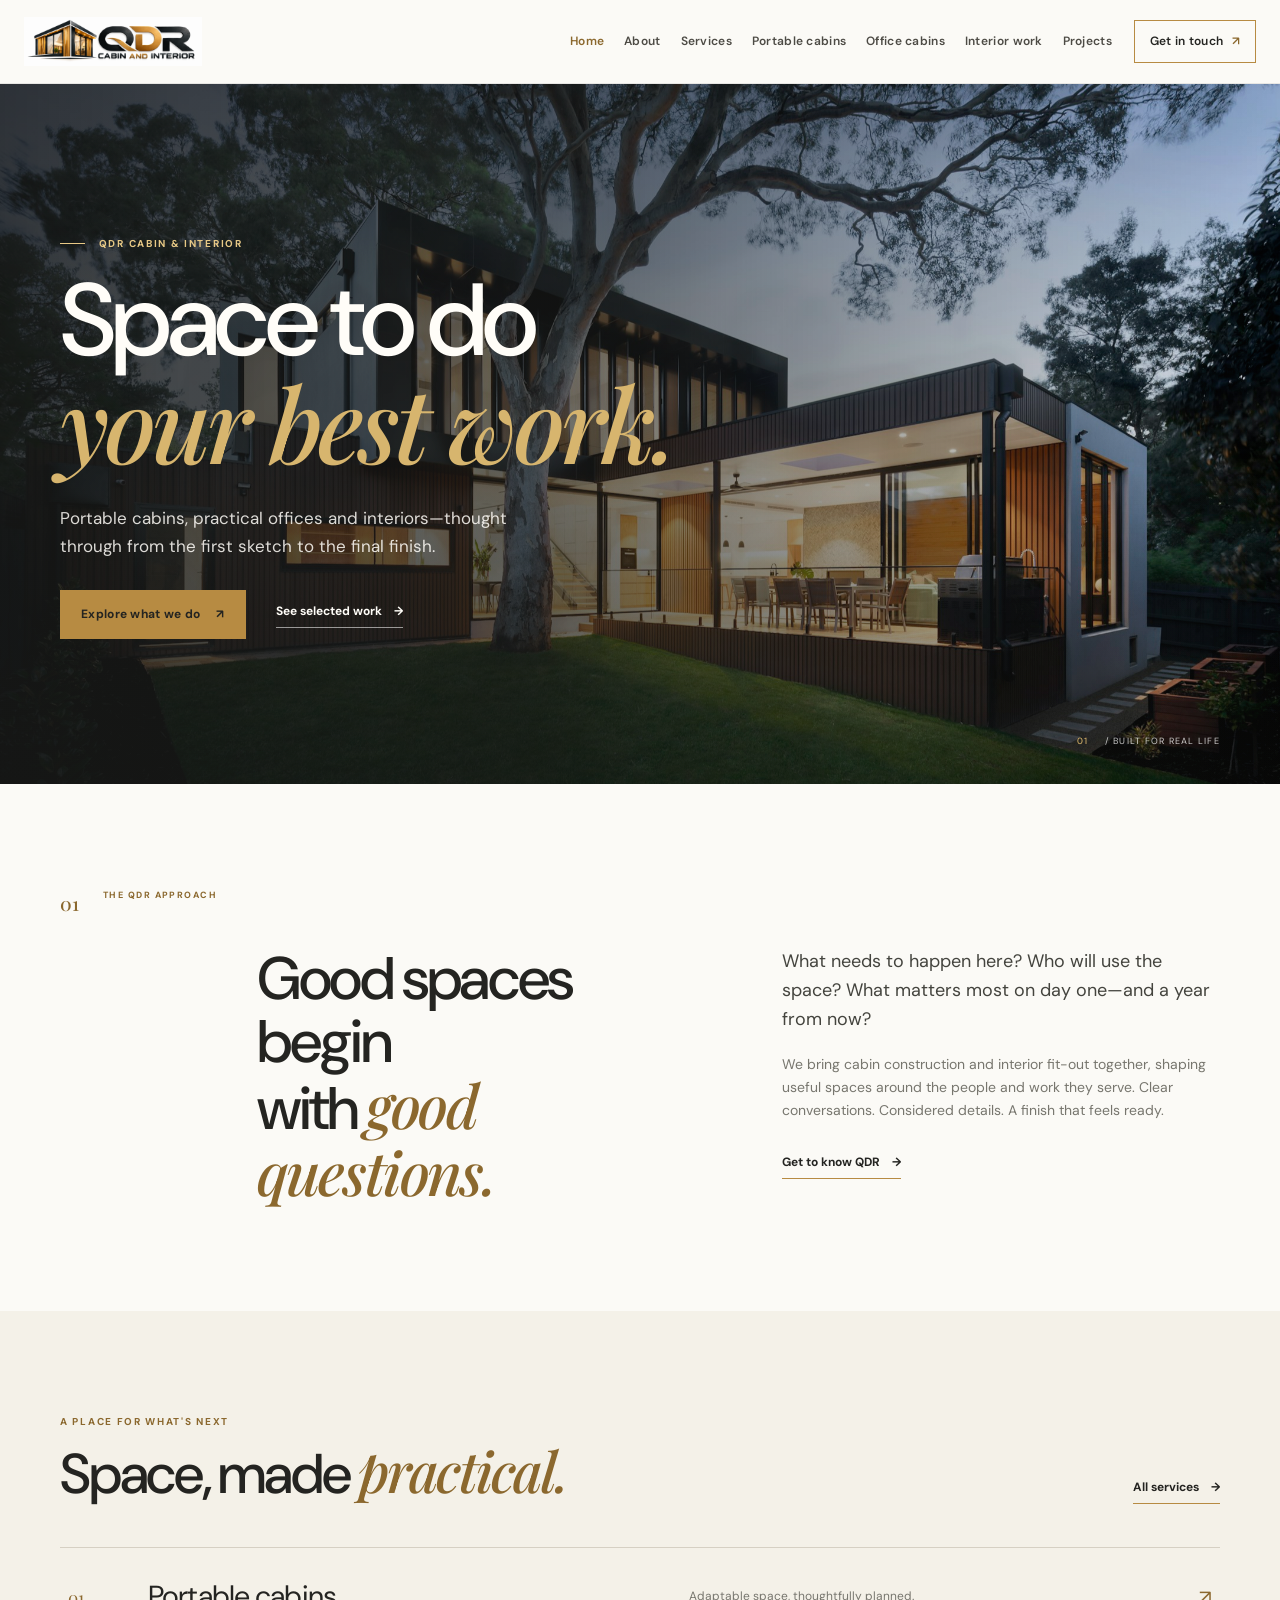
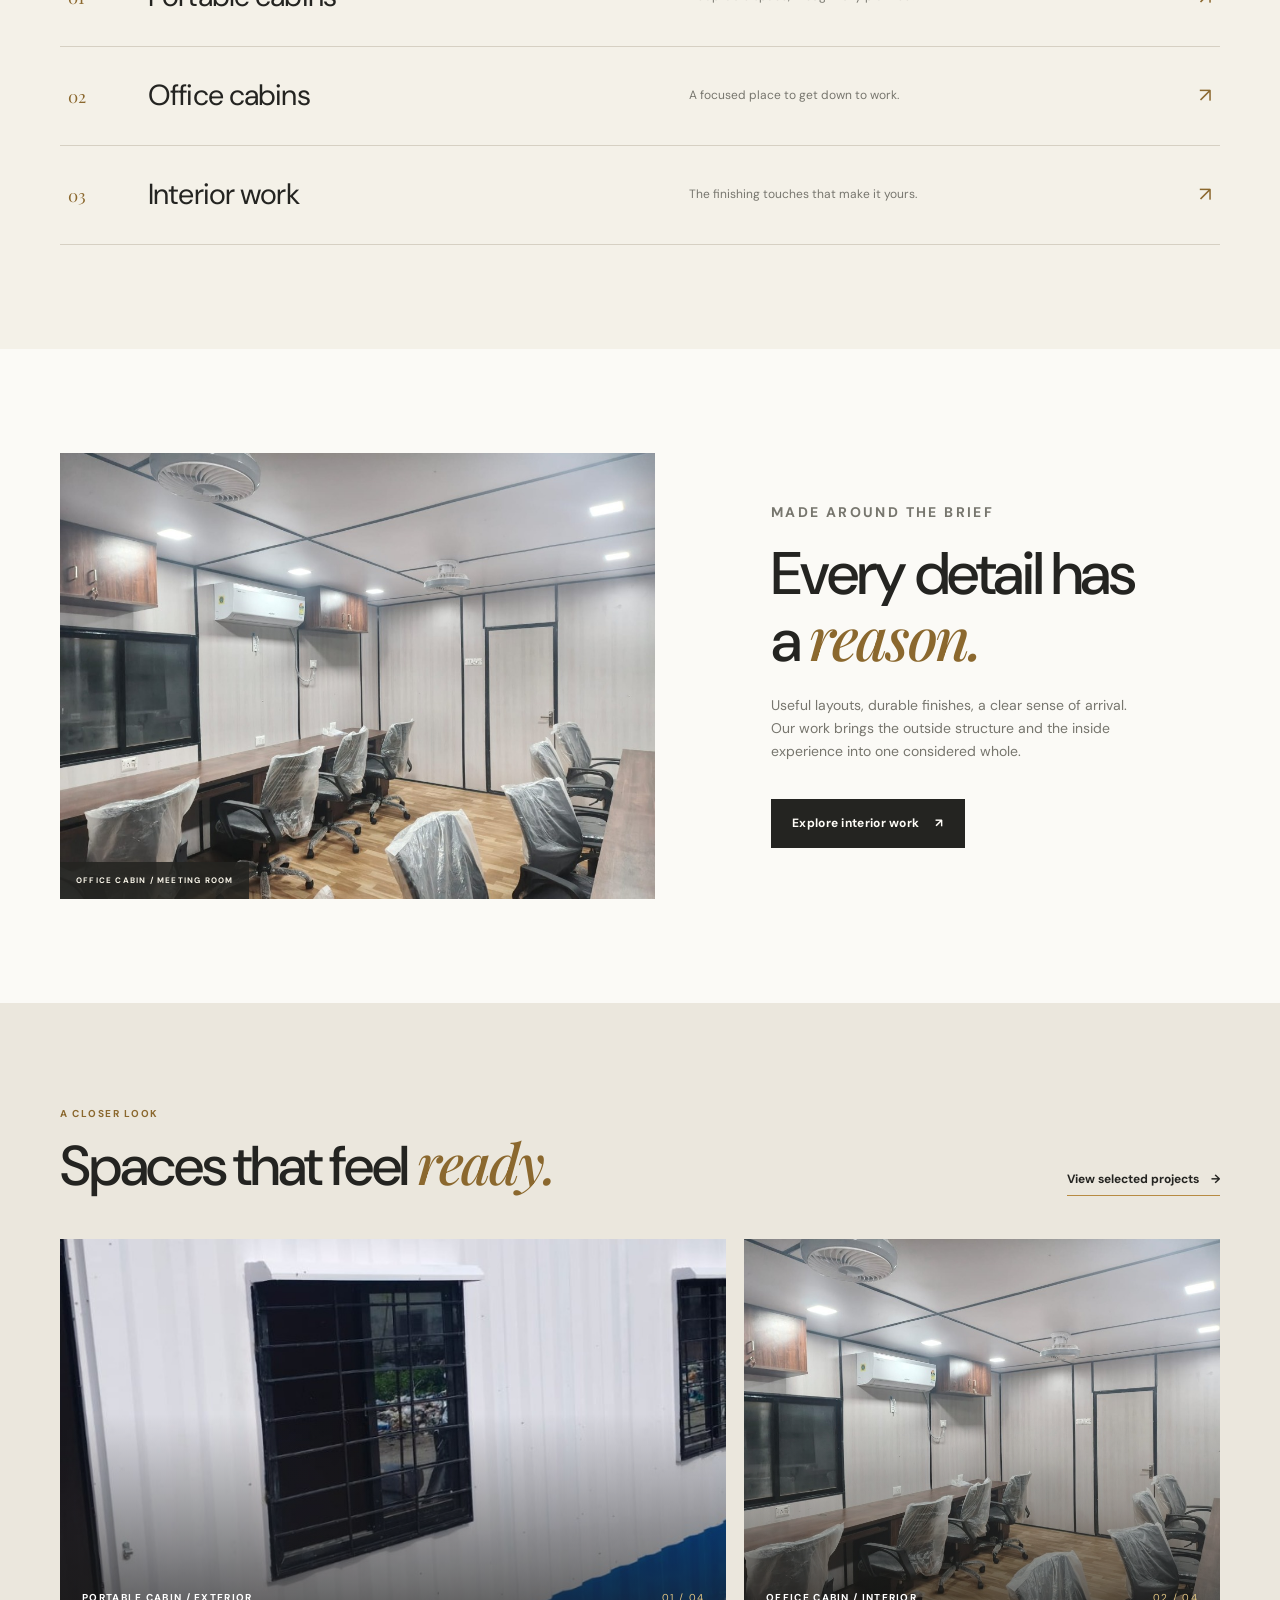
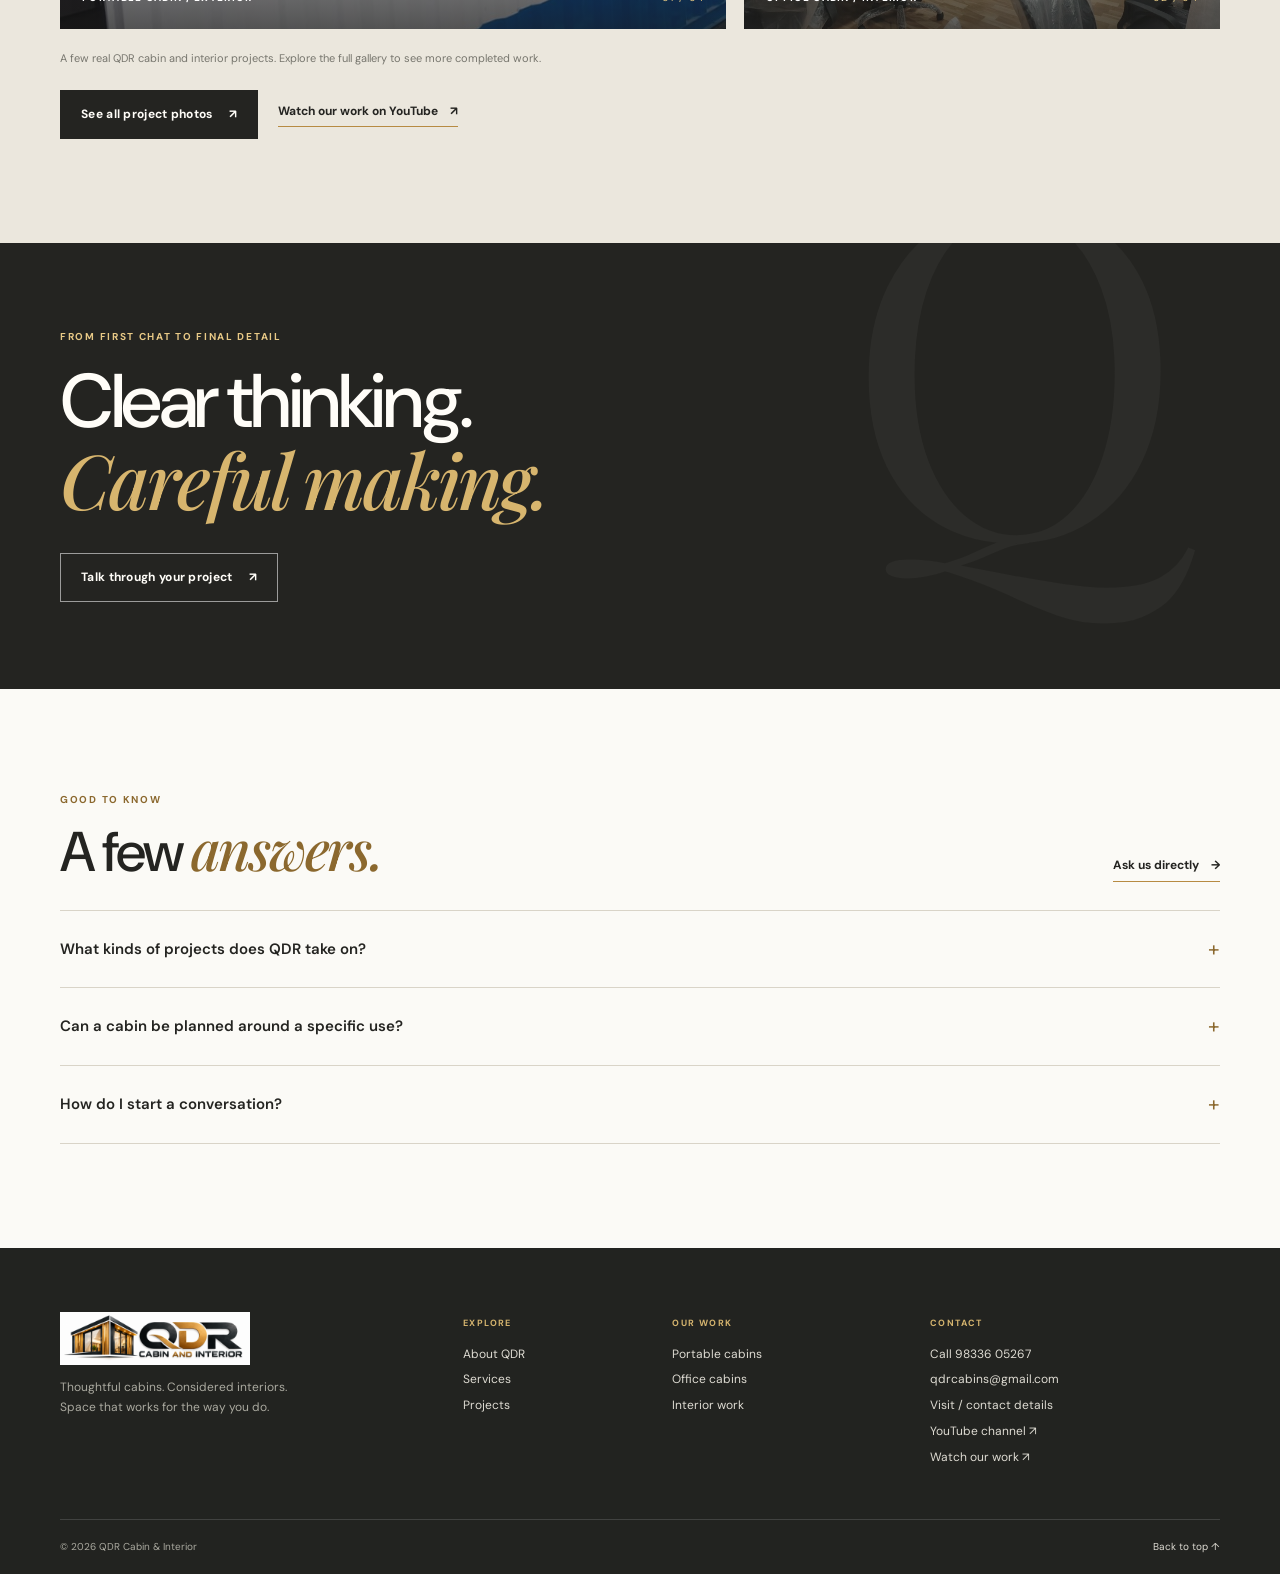
==== index.html @ 2aadbe13 "Add files via upload" ====
<!doctype html>
<html lang="en">

<head>
  <meta charset="utf-8">
  <meta name="viewport" content="width=device-width, initial-scale=1">
  <title>QDR Cabin &amp; Interior | Spaces built around your work</title>
  <meta name="description"
    content="Portable cabins, considered office spaces and interior fit-outs. Explore QDR Cabin & Interior's practical, carefully finished spaces.">
  <link rel="icon" href="assets/logo/qdr-logo.png">
  <link rel="stylesheet" href="css/style.css">
  <script src="js/script.js" defer></script>
</head>

<body data-page="home">
  <a class="skip-link" href="#main">Skip to content</a>
  <header class="site-header">
    <div class="header-inner">
      <a class="brand" href="index.html" aria-label="QDR Cabin and Interior home"><img src="assets/logo/qdr-logo.png"
          alt="QDR Cabin and Interior"></a>
      <button class="menu-toggle" type="button" aria-expanded="false"
        aria-controls="primary-nav"><span></span><span></span><span></span><span class="sr-only">Open
          navigation</span></button>
      <nav class="primary-nav" id="primary-nav" aria-label="Main navigation">
        <a href="index.html">Home</a><a href="about.html">About</a><a href="services.html">Services</a>
        <a href="portable-cabins.html">Portable cabins</a><a href="office-cabins.html">Office cabins</a>
        <a href="interior-work.html">Interior work</a><a href="projects.html">Projects</a><a class="nav-contact"
          href="contact.html">Get in touch <span aria-hidden="true">↗</span></a>
      </nav>
    </div>
  </header>
  <main id="main">
    <section class="hero home-hero">
      <div class="hero-image" role="img" aria-label="Contemporary cabin with warm light opening onto a garden"></div>
      <div class="hero-shade"></div>
      <div class="hero-content wrap">
        <p class="eyebrow light-eyebrow"><span></span> QDR CABIN &amp; INTERIOR</p>
        <h1>Space to do<br><em>your best work.</em></h1>
        <p class="hero-copy">Portable cabins, practical offices and interiors—thought through from the first sketch to
          the final finish.</p>
        <div class="hero-actions"><a class="button button-gold" href="services.html">Explore what we do <span
              aria-hidden="true">↗</span></a><a class="text-link light-link" href="projects.html">See selected work
            <span aria-hidden="true">→</span></a></div>
      </div>
      <div class="hero-index"><span>01</span> / BUILT FOR REAL LIFE</div>
    </section>
    <section class="intro-section wrap section-pad">
      <div class="section-kicker"><span>01</span><span>THE QDR APPROACH</span></div>
      <div class="intro-grid">
        <h2>Good spaces begin<br>with <em>good questions.</em></h2>
        <div>
          <p class="lead">What needs to happen here? Who will use the space? What matters most on day one—and a year
            from now?</p>
          <p>We bring cabin construction and interior fit-out together, shaping useful spaces around the people and work
            they serve. Clear conversations. Considered details. A finish that feels ready.</p><a class="text-link"
            href="about.html">Get to know QDR <span aria-hidden="true">→</span></a>
        </div>
      </div>
    </section>
    <section class="services-band section-pad">
      <div class="wrap">
        <div class="section-heading">
          <div>
            <p class="eyebrow">A PLACE FOR WHAT'S NEXT</p>
            <h2>Space, made <em>practical.</em></h2>
          </div><a class="text-link" href="services.html">All services <span aria-hidden="true">→</span></a>
        </div>
        <div class="service-list">
          <a class="service-row" href="portable-cabins.html"><span class="service-num">01</span><span
              class="service-title">Portable cabins</span><span class="service-desc">Adaptable space, thoughtfully
              planned.</span><span class="service-arrow" aria-hidden="true">↗</span></a>
          <a class="service-row" href="office-cabins.html"><span class="service-num">02</span><span
              class="service-title">Office cabins</span><span class="service-desc">A focused place to get down to
              work.</span><span class="service-arrow" aria-hidden="true">↗</span></a>
          <a class="service-row" href="interior-work.html"><span class="service-num">03</span><span
              class="service-title">Interior work</span><span class="service-desc">The finishing touches that make it
              yours.</span><span class="service-arrow" aria-hidden="true">↗</span></a>
        </div>
      </div>
    </section>
    <section class="feature-split wrap section-pad">
      <div class="feature-image"><img src="assets/images/projects/project-20.jpg"
          alt="QDR office meeting room with conference tables, chairs and bright ceiling lights" loading="lazy"><span
          class="image-caption">OFFICE CABIN / MEETING ROOM</span></div>
      <div class="feature-copy">
        <p class="eyebrow">MADE AROUND THE BRIEF</p>
        <h2>Every detail has<br>a <em>reason.</em></h2>
        <p>Useful layouts, durable finishes, a clear sense of arrival. Our work brings the outside structure and the
          inside experience into one considered whole.</p><a class="button button-dark"
          href="interior-work.html">Explore interior work <span aria-hidden="true">↗</span></a>
      </div>
    </section>
    <section class="project-preview section-pad">
      <div class="wrap">
        <div class="section-heading">
          <div>
            <p class="eyebrow">A CLOSER LOOK</p>
            <h2>Spaces that feel <em>ready.</em></h2>
          </div><a class="text-link" href="projects.html">View selected projects <span aria-hidden="true">→</span></a>
        </div>
        <div class="preview-grid"><a class="preview-card preview-large" href="projects.html"><img
              src="assets/images/projects/project-01.jpg"
              alt="QDR white-and-blue portable cabin exterior with framed windows" loading="lazy"><span
              class="preview-label">PORTABLE CABIN / EXTERIOR <span>01 / 04</span></span></a><a class="preview-card"
            href="projects.html"><img src="assets/images/projects/project-20.jpg"
              alt="QDR office cabin meeting room with conference tables and chairs" loading="lazy"><span
              class="preview-label">OFFICE CABIN / INTERIOR <span>02 / 04</span></span></a></div>
        <p class="gallery-disclaimer">A few real QDR cabin and interior projects. Explore the full gallery to see more
          completed work.</p>
        <div class="gallery-preview-actions"><a class="button button-dark" href="project-gallery.html">See all project
            photos <span aria-hidden="true">↗</span></a><a class="text-link"
            href="https://youtube.com/shorts/cOKui1bAQ7I?si=RUxoISTJ4za5PQFl" target="_blank"
            rel="noopener noreferrer">Watch our work on YouTube <span aria-hidden="true">↗</span></a></div>
      </div>
    </section>
    <section class="approach-strip">
      <div class="wrap approach-inner">
        <p class="eyebrow light-eyebrow">FROM FIRST CHAT TO FINAL DETAIL</p>
        <h2>Clear thinking.<br><em>Careful making.</em></h2><a class="button button-outline" href="contact.html">Talk
          through your project <span aria-hidden="true">↗</span></a><span class="strip-mark" aria-hidden="true">Q</span>
      </div>
    </section>
    <section class="faq-section wrap section-pad">
      <div class="section-heading">
        <div>
          <p class="eyebrow">GOOD TO KNOW</p>
          <h2>A few <em>answers.</em></h2>
        </div><a class="text-link" href="contact.html">Ask us directly <span aria-hidden="true">→</span></a>
      </div>
      <div class="faq-list">
        <article class="faq-item">
          <h3><button class="faq-trigger" aria-expanded="false" aria-controls="faq-home-1" id="faq-home-btn-1">What
              kinds of projects does QDR take on?<span aria-hidden="true">+</span></button></h3>
          <div class="faq-answer" id="faq-home-1" role="region" aria-labelledby="faq-home-btn-1" hidden>
            <p>QDR works across portable cabins, office cabins and interior fit-outs. The right starting point depends
              on how you need the space to function.</p>
          </div>
        </article>
        <article class="faq-item">
          <h3><button class="faq-trigger" aria-expanded="false" aria-controls="faq-home-2" id="faq-home-btn-2">Can a
              cabin be planned around a specific use?<span aria-hidden="true">+</span></button></h3>
          <div class="faq-answer" id="faq-home-2" role="region" aria-labelledby="faq-home-btn-2" hidden>
            <p>Yes. Share the intended use, must-haves and site context when you enquire. We can then discuss what a
              considered brief might look like.</p>
          </div>
        </article>
        <article class="faq-item">
          <h3><button class="faq-trigger" aria-expanded="false" aria-controls="faq-home-3" id="faq-home-btn-3">How do I
              start a conversation?<span aria-hidden="true">+</span></button></h3>
          <div class="faq-answer" id="faq-home-3" role="region" aria-labelledby="faq-home-btn-3" hidden>
            <p>Call 98336 05267, email qdrcabins@gmail.com, or use the contact page to prepare a WhatsApp message. The
              enquiry form does not submit to a server yet.</p>
          </div>
        </article>
      </div>
    </section>
  </main>
  <footer class="site-footer">
    <div class="wrap footer-main">
      <div class="footer-brand"><a href="index.html"><img src="assets/logo/qdr-logo.png"
            alt="QDR Cabin and Interior"></a>
        <p>Thoughtful cabins. Considered interiors.<br>Space that works for the way you do.</p>
      </div>
      <div class="footer-col">
        <p class="footer-label">EXPLORE</p><a href="about.html">About QDR</a><a href="services.html">Services</a><a
          href="projects.html">Projects</a>
      </div>
      <div class="footer-col">
        <p class="footer-label">OUR WORK</p><a href="portable-cabins.html">Portable cabins</a><a
          href="office-cabins.html">Office cabins</a><a href="interior-work.html">Interior work</a>
      </div>
      <div class="footer-col footer-contact">
        <p class="footer-label">CONTACT</p><a href="tel:+919833605267">Call 98336 05267</a><a
          href="mailto:qdrcabins@gmail.com">qdrcabins@gmail.com</a><a href="contact.html">Visit / contact details</a><a
          href="https://www.youtube.com/@QDRcabinandinteriorin" target="_blank" rel="noopener noreferrer">YouTube
          channel ↗</a><a href="https://youtube.com/shorts/cOKui1bAQ7I?si=RUxoISTJ4za5PQFl" target="_blank"
          rel="noopener noreferrer">Watch our work ↗</a>
      </div>
    </div>
    <div class="wrap footer-bottom"><span>© <span data-year></span> QDR Cabin &amp; Interior</span><a href="#main">Back to top ↑</a></div>
  </footer>
</body>

</html>
---- css/style.css ----
@import url('https://fonts.googleapis.com/css2?family=DM+Sans:wght@400;500;600;700&family=Playfair+Display:ital,wght@0,500;0,600;0,700;1,500;1,600&display=swap');

:root {
    --ink: #242421;
    --ink-soft: #44443e;
    --gold: #b78b42;
    --gold-dark: #8b682e;
    --cream: #f4f1e8;
    --paper: #fbfaf6;
    --sand: #e9e3d5;
    --muted: #77766e;
    --line: #d9d4c8;
    --white: #fffdf8;
    --font-body: "DM Sans", Arial, sans-serif;
    --font-display: "Playfair Display", Georgia, serif;
    --wrap: 1160px;
    --ease: cubic-bezier(.22, .61, .36, 1)
}

* {
    box-sizing: border-box
}

html {
    scroll-behavior: smooth;
    scroll-padding-top: 90px
}

body {
    margin: 0;
    background: var(--paper);
    color: var(--ink);
    font-family: var(--font-body);
    font-size: 16px;
    line-height: 1.65;
    overflow-x: hidden
}

img {
    display: block;
    max-width: 100%
}

a {
    color: inherit;
    text-decoration: none
}

button,
input,
textarea,
select {
    font: inherit
}

button,
a {
    -webkit-tap-highlight-color: transparent
}

button:focus-visible,
a:focus-visible,
input:focus-visible,
textarea:focus-visible,
select:focus-visible {
    outline: 3px solid var(--gold);
    outline-offset: 3px
}

.wrap {
    width: min(var(--wrap), calc(100% - 48px));
    margin-inline: auto
}

.sr-only {
    position: absolute;
    width: 1px;
    height: 1px;
    padding: 0;
    margin: -1px;
    overflow: hidden;
    clip: rect(0, 0, 0, 0);
    white-space: nowrap;
    border: 0
}

.skip-link {
    position: fixed;
    z-index: 20;
    top: 10px;
    left: 10px;
    padding: 10px 16px;
    background: var(--gold);
    color: var(--ink);
    transform: translateY(-150%)
}

.skip-link:focus {
    transform: none
}

.site-header {
    height: 84px;
    position: sticky;
    top: 0;
    z-index: 12;
    background: rgba(251, 250, 246, .96);
    border-bottom: 1px solid rgba(36, 36, 33, .09);
    backdrop-filter: blur(14px)
}

.header-inner {
    height: 100%;
    width: min(1320px, calc(100% - 48px));
    margin: auto;
    display: flex;
    align-items: center;
    justify-content: space-between;
    gap: 24px
}

.brand {
    width: 178px;
    flex: 0 0 auto;
    display: block
}

.brand img {
    width: 100%;
    height: auto
}

.primary-nav {
    display: flex;
    align-items: center;
    gap: clamp(11px, 1.55vw, 24px)
}

.primary-nav a {
    font-size: 12px;
    font-weight: 600;
    letter-spacing: .025em;
    color: #4d4b45;
    white-space: nowrap;
    transition: color .2s ease
}

.primary-nav a:hover,
.primary-nav a[aria-current=page] {
    color: var(--gold-dark)
}

.primary-nav .nav-contact {
    border: 1px solid var(--gold);
    padding: 11px 15px;
    color: var(--ink);
    margin-left: 2px
}

.nav-contact span {
    color: var(--gold-dark);
    padding-left: 5px
}

.menu-toggle {
    display: none;
    background: none;
    border: 0;
    padding: 10px;
    cursor: pointer
}

.hero {
    height: min(700px, calc(100svh - 84px));
    min-height: 570px;
    position: relative;
    display: flex;
    align-items: center;
    background: #30312f;
    color: var(--white);
    overflow: hidden
}

.hero-image,
.hero-shade {
    position: absolute;
    inset: 0
}

.hero-image {
    background-image: url("../assets/images/cabin-exterior.jpg");
    background-position: center 54%;
    background-size: cover;
    transform: scale(1.015);
    animation: hero-enter 1.1s var(--ease) both
}

.hero-shade {
    background: linear-gradient(90deg, rgba(24, 25, 24, .84) 0%, rgba(27, 28, 26, .64) 43%, rgba(24, 25, 23, .08) 100%), linear-gradient(0deg, rgba(20, 21, 19, .3), transparent 45%)
}

.hero-content {
    position: relative;
    padding-top: 8px;
    animation: rise-in .8s .12s var(--ease) both
}

.eyebrow {
    margin: 0 0 19px;
    color: var(--gold-dark);
    font-size: 10px;
    font-weight: 700;
    letter-spacing: .17em;
    line-height: 1.4
}

.light-eyebrow {
    color: #e8c986
}

.eyebrow>span:first-child {
    display: inline-block;
    width: 25px;
    height: 1px;
    background: currentColor;
    vertical-align: middle;
    margin-right: 10px
}

.hero h1,
.page-hero h1 {
    font-size: clamp(56px, 8vw, 104px);
    line-height: .99;
    letter-spacing: -.045em;
    font-weight: 500;
    margin: 0 0 24px;
    max-width: 780px
}

.hero h1 em,
.page-hero h1 em,
.cta-panel h2 em,
.approach-inner h2 em {
    font-family: var(--font-display);
    font-weight: 500;
    color: #d7b56e;
    letter-spacing: -.04em
}

.hero-copy {
    max-width: 490px;
    font-size: 17px;
    color: rgba(255, 253, 248, .85);
    margin: 0 0 30px
}

.hero-actions {
    display: flex;
    align-items: center;
    gap: 30px
}

.button {
    min-height: 49px;
    display: inline-flex;
    align-items: center;
    justify-content: center;
    gap: 16px;
    padding: 12px 20px;
    border: 1px solid transparent;
    font-size: 12px;
    font-weight: 700;
    letter-spacing: .025em;
    cursor: pointer;
    transition: background .2s ease, color .2s ease, border-color .2s ease, transform .2s ease
}

.button:hover {
    transform: translateY(-2px)
}

.button-gold {
    background: var(--gold);
    color: var(--ink)
}

.button-gold:hover {
    background: #d1aa62
}

.button-dark {
    background: var(--ink);
    color: var(--white)
}

.button-dark:hover {
    background: #45443f
}

.button-outline {
    border-color: rgba(255, 255, 255, .55);
    color: var(--white)
}

.button-outline:hover {
    border-color: var(--gold);
    color: #e8c986
}

.text-link {
    display: inline-flex;
    align-items: center;
    gap: 12px;
    color: var(--ink);
    font-size: 12px;
    font-weight: 700;
    border-bottom: 1px solid var(--gold);
    padding: 0 0 5px;
    transition: gap .2s ease, color .2s ease
}

.text-link:hover {
    gap: 18px;
    color: var(--gold-dark)
}

.light-link {
    color: var(--white);
    border-color: rgba(255, 255, 255, .55)
}

.hero-index {
    position: absolute;
    right: max(24px, calc((100vw - var(--wrap))/2));
    bottom: 35px;
    font-size: 9px;
    letter-spacing: .14em;
    color: rgba(255, 255, 255, .77)
}

.hero-index span {
    color: #e4bd70;
    margin-right: 13px
}

.section-pad {
    padding-block: 104px
}

.section-kicker {
    display: flex;
    gap: 24px;
    color: var(--gold-dark);
    font-size: 9px;
    font-weight: 700;
    letter-spacing: .16em
}

.section-kicker span:first-child {
    font-family: var(--font-display);
    font-size: 19px;
    font-weight: 500;
    letter-spacing: 0
}

.intro-grid {
    display: grid;
    grid-template-columns: 1fr 1fr;
    gap: 9%;
    padding: 28px 0 0 17%;
    align-items: start
}

.intro-grid h2,
.section-heading h2,
.feature-copy h2,
.story-grid h2,
.contact-aside h2 {
    font-size: clamp(38px, 5vw, 60px);
    line-height: 1.05;
    letter-spacing: -.04em;
    font-weight: 500;
    margin: 0
}

.intro-grid h2 em,
.section-heading h2 em,
.feature-copy h2 em,
.story-grid h2 em,
.contact-aside h2 em {
    font-family: var(--font-display);
    font-weight: 500;
    color: var(--gold-dark)
}

.intro-grid p,
.feature-copy p,
.story-grid p {
    font-size: 14px;
    color: var(--muted);
    margin: 0 0 19px
}

.intro-grid .lead,
.feature-copy .lead,
.story-grid .lead {
    font-size: 18px;
    line-height: 1.6;
    color: var(--ink-soft)
}

.intro-grid .text-link {
    margin-top: 12px
}

.services-band {
    background: var(--cream)
}

.section-heading {
    display: flex;
    justify-content: space-between;
    align-items: end;
    gap: 24px;
    margin-bottom: 43px
}

.section-heading .eyebrow {
    margin-bottom: 12px
}

.section-heading h2 {
    font-size: clamp(38px, 5vw, 56px)
}

.service-list {
    border-top: 1px solid #d6d0c3
}

.service-row {
    display: grid;
    grid-template-columns: 60px 1.1fr 1fr 30px;
    gap: 20px;
    align-items: center;
    padding: 25px 8px;
    border-bottom: 1px solid #d6d0c3;
    transition: padding .25s ease, background .25s ease
}

.service-row:hover {
    padding-inline: 17px;
    background: rgba(255, 255, 255, .44)
}

.service-num {
    font-family: var(--font-display);
    color: var(--gold-dark);
    font-size: 17px
}

.service-title {
    font-size: clamp(20px, 2.6vw, 29px);
    letter-spacing: -.03em
}

.service-desc {
    font-size: 12px;
    color: var(--muted)
}

.service-arrow {
    font-size: 20px;
    color: var(--gold-dark);
    text-align: right
}

.feature-split {
    display: grid;
    grid-template-columns: 1.14fr .86fr;
    gap: 10%;
    align-items: center
}

.feature-image {
    position: relative;
    min-height: 390px;
    background: var(--sand);
    overflow: hidden
}

.feature-image img {
    width: 100%;
    height: 100%;
    min-height: 390px;
    object-fit: cover;
    transition: transform .75s var(--ease)
}

.feature-image:hover img {
    transform: scale(1.025)
}

.image-caption {
    position: absolute;
    left: 0;
    bottom: 0;
    padding: 12px 16px;
    background: rgba(36, 36, 33, .87);
    color: #f9f5e9;
    font-size: 8px;
    font-weight: 700;
    letter-spacing: .15em
}

.feature-copy {
    max-width: 420px
}

.feature-copy h2 {
    margin-bottom: 22px
}

.feature-copy>p:not(.eyebrow) {
    max-width: 380px
}

.feature-copy .button {
    margin-top: 17px
}

.project-preview {
    background: #ebe7dd
}

.preview-grid {
    display: grid;
    grid-template-columns: 1.4fr 1fr;
    gap: 18px
}

.preview-card {
    height: 390px;
    position: relative;
    overflow: hidden;
    background: #cfc9bb
}

.preview-card img {
    width: 100%;
    height: 100%;
    object-fit: cover;
    transition: transform .7s var(--ease)
}

.preview-card:hover img {
    transform: scale(1.04)
}

.preview-card:after {
    content: "";
    position: absolute;
    inset: 45% 0 0;
    background: linear-gradient(transparent, rgba(25, 25, 23, .7))
}

.preview-label {
    position: absolute;
    z-index: 1;
    bottom: 22px;
    left: 22px;
    right: 22px;
    display: flex;
    justify-content: space-between;
    color: #fff;
    font-size: 10px;
    font-weight: 700;
    letter-spacing: .13em
}

.preview-label span {
    font-weight: 400;
    color: #e3c783
}

.approach-strip {
    background: var(--ink);
    color: var(--white);
    position: relative;
    overflow: hidden
}

.approach-inner {
    padding-block: 87px;
    position: relative
}

.approach-inner h2,
.cta-inner h2 {
    font-size: clamp(45px, 7vw, 76px);
    font-weight: 500;
    line-height: 1.02;
    letter-spacing: -.045em;
    margin: 0 0 29px
}

.approach-inner .button {
    position: relative;
    z-index: 1
}

.strip-mark {
    position: absolute;
    right: 3%;
    top: -127px;
    font-family: var(--font-display);
    font-size: 460px;
    line-height: 1;
    color: rgba(255, 255, 255, .035);
    pointer-events: none
}

.faq-section .section-heading {
    margin-bottom: 28px
}

.faq-list {
    border-top: 1px solid var(--line)
}

.faq-item {
    border-bottom: 1px solid var(--line)
}

.faq-item h3 {
    margin: 0
}

.faq-trigger {
    width: 100%;
    display: flex;
    align-items: center;
    justify-content: space-between;
    gap: 20px;
    text-align: left;
    border: 0;
    background: transparent;
    padding: 21px 0;
    color: var(--ink);
    font-size: 15px;
    font-weight: 600;
    cursor: pointer
}

.faq-trigger span {
    font-size: 21px;
    font-weight: 400;
    color: var(--gold-dark);
    transition: transform .2s ease
}

.faq-trigger[aria-expanded=true] span {
    transform: rotate(45deg)
}

.faq-answer {
    padding: 0 44px 19px 0;
    color: var(--muted);
    font-size: 14px
}

.faq-answer p {
    margin: 0;
    max-width: 740px
}

.site-footer {
    background: #222320;
    color: #f7f4ec
}

.footer-main {
    display: grid;
    grid-template-columns: 1.5fr .7fr .9fr 1.2fr;
    gap: 40px;
    padding-block: 64px 52px
}

.footer-brand img {
    width: 190px;
    background: var(--white)
}

.footer-brand p,
.footer-col p:not(.footer-label) {
    font-size: 12px;
    color: #aaa99f;
    line-height: 1.7
}

.footer-label {
    font-size: 9px;
    letter-spacing: .16em;
    color: #d5b46e;
    font-weight: 700;
    margin: 4px 0 15px
}

.footer-col {
    display: flex;
    flex-direction: column;
    align-items: flex-start;
    gap: 6px
}

.footer-col a {
    font-size: 12px;
    color: #dedbd2;
    transition: color .2s
}

.footer-col a:hover {
    color: #d5b46e
}

.footer-col .footer-label {
    margin-bottom: 8px
}

.footer-contact p:not(.footer-label) {
    max-width: 190px;
    margin: 0 0 8px
}

.footer-bottom {
    min-height: 55px;
    border-top: 1px solid rgba(255, 255, 255, .14);
    display: flex;
    align-items: center;
    justify-content: space-between;
    gap: 20px;
    color: #aaa99f;
    font-size: 10px
}

.footer-bottom a {
    color: #dedbd2
}

.page-hero {
    min-height: 430px;
    position: relative;
    display: flex;
    align-items: center;
    background-color: #333;
    color: var(--white);
    overflow: hidden
}

.page-hero:before {
    content: "";
    position: absolute;
    inset: 0;
    background-size: cover;
    background-position: center;
    filter: saturate(.78)
}

.page-hero:after {
    content: "";
    position: absolute;
    inset: 0;
    background: linear-gradient(90deg, rgba(27, 28, 26, .86), rgba(27, 28, 26, .43) 60%, rgba(27, 28, 26, .22))
}

.page-hero-about:before {
    background-image: url("../assets/images/cabin-interior.jpg")
}

.page-hero-services:before {
    background-image: url("../assets/images/cabin-exterior.jpg")
}

.page-hero-portable:before {
    background-image: url("../assets/images/cabin-exterior.jpg");
    background-position: center 48%
}

.page-hero-office:before {
    background-image: url("../assets/images/office-interior.jpg")
}

.page-hero-interior:before {
    background-image: url("../assets/images/interior-detail.jpg")
}

.page-hero-projects:before {
    background-image: url("../assets/images/cabin-exterior.jpg")
}

.page-hero-contact:before {
    background-image: url("../assets/images/cabin-interior.jpg")
}

.page-hero-inner {
    position: relative;
    z-index: 1;
    padding-block: 59px
}

.page-hero h1 {
    font-size: clamp(52px, 7vw, 84px);
    margin: 0 0 17px
}

.page-hero-inner>p:not(.eyebrow) {
    max-width: 470px;
    color: rgba(255, 253, 248, .82);
    font-size: 15px;
    margin: 0
}

.breadcrumb {
    display: flex;
    gap: 11px;
    align-items: center;
    margin-top: 25px;
    font-size: 10px;
    color: #e3ded2
}

.breadcrumb a {
    color: #e1c27f
}

.breadcrumb span[aria-current=page] {
    color: rgba(255, 255, 255, .7)
}

.story-grid {
    display: grid;
    grid-template-columns: .35fr 1fr;
    gap: 8%;
    align-items: start
}

.story-grid .section-kicker {
    padding-top: 8px
}

.story-grid>div:last-child {
    max-width: 740px
}

.story-grid h2 {
    margin: 8px 0 25px
}

.values-section {
    background: var(--cream);
    padding: 86px 0
}

.values-section .section-heading {
    margin-bottom: 36px
}

.values-grid {
    display: grid;
    grid-template-columns: repeat(3, 1fr);
    border-top: 1px solid #d6d0c3
}

.values-grid article {
    padding: 26px 28px 10px 0;
    border-right: 1px solid #d6d0c3
}

.values-grid article+article {
    padding-left: 28px
}

.values-grid article:last-child {
    border: 0
}

.values-grid article>span,
.process-line article>span {
    color: var(--gold-dark);
    font-family: var(--font-display);
    font-size: 18px
}

.values-grid h3,
.process-line h3 {
    font-size: 20px;
    font-weight: 500;
    letter-spacing: -.02em;
    margin: 13px 0 9px
}

.values-grid p,
.process-line p {
    font-size: 13px;
    color: var(--muted);
    max-width: 290px;
    margin: 0
}

.cta-panel {
    background: var(--ink);
    color: var(--white);
    overflow: hidden;
    position: relative
}

.cta-panel:after {
    content: "";
    position: absolute;
    width: 460px;
    height: 460px;
    border: 1px solid rgba(218, 183, 110, .22);
    border-radius: 50%;
    right: -112px;
    top: -210px;
    box-shadow: 0 0 0 40px rgba(218, 183, 110, .035), 0 0 0 100px rgba(218, 183, 110, .025);
    pointer-events: none
}

.cta-inner {
    padding-block: 80px;
    position: relative;
    z-index: 1
}

.cta-inner h2 {
    margin-bottom: 26px
}

.cta-inner .button {
    min-width: 210px
}

.service-detail-list {
    padding-top: 78px;
    padding-bottom: 90px
}

.service-detail {
    display: grid;
    grid-template-columns: 45px .82fr 1fr;
    gap: 32px;
    align-items: center;
    padding: 33px 0;
    border-bottom: 1px solid var(--line)
}

.service-detail:first-child {
    padding-top: 0
}

.service-detail:last-child {
    border: 0
}

.service-detail>.service-num {
    align-self: start;
    padding-top: 8px
}

.service-detail-image {
    height: 230px;
    overflow: hidden;
    background: var(--sand)
}

.service-detail-image img {
    width: 100%;
    height: 100%;
    object-fit: cover;
    transition: transform .7s var(--ease)
}

.service-detail:hover .service-detail-image img {
    transform: scale(1.035)
}

.service-detail h2 {
    font-size: 36px;
    line-height: 1.1;
    font-weight: 500;
    letter-spacing: -.04em;
    margin: 0 0 14px
}

.service-detail h2 em {
    font-family: var(--font-display);
    color: var(--gold-dark)
}

.service-detail p:not(.eyebrow) {
    font-size: 13px;
    color: var(--muted);
    max-width: 460px
}

.service-detail .text-link {
    margin-top: 7px
}

.process-section .section-heading {
    margin-bottom: 34px
}

.process-line {
    display: grid;
    grid-template-columns: repeat(3, 1fr);
    border-top: 1px solid var(--line)
}

.process-line article {
    padding: 24px 28px 0 0;
    position: relative
}

.process-line article:before {
    content: "";
    position: absolute;
    height: 1px;
    width: 100%;
    top: -1px;
    left: 0;
    background: var(--gold);
    transform: scaleX(.27);
    transform-origin: left
}

.process-line article+article {
    padding-left: 28px;
    border-left: 1px solid var(--line)
}

.gallery-section {
    padding-bottom: 105px
}

.gallery-note {
    font-size: 12px;
    color: var(--muted);
    margin: 0 0 5px
}

.filter-bar {
    display: flex;
    flex-wrap: wrap;
    gap: 8px;
    margin: 0 0 25px
}

.filter-button {
    border: 1px solid var(--line);
    background: transparent;
    color: var(--ink-soft);
    padding: 9px 15px;
    font-size: 11px;
    cursor: pointer;
    transition: background .2s, color .2s, border .2s
}

.filter-button:hover,
.filter-button.is-active {
    background: var(--ink);
    border-color: var(--ink);
    color: var(--white)
}

.gallery-grid {
    display: grid;
    grid-template-columns: 1.15fr .85fr;
    gap: 16px
}

.gallery-card {
    position: relative;
    height: 330px;
    border: 0;
    padding: 0;
    text-align: left;
    background: var(--sand);
    overflow: hidden;
    cursor: zoom-in
}

.gallery-card-wide {
    height: 390px
}

.gallery-card:nth-child(2) {
    margin-top: 58px
}

.gallery-card:nth-child(3) {
    margin-top: -58px
}

.gallery-card img {
    width: 100%;
    height: 100%;
    object-fit: cover;
    transition: transform .55s var(--ease), filter .35s
}

.gallery-card:hover img {
    transform: scale(1.035);
    filter: brightness(.86)
}

.gallery-card>span {
    position: absolute;
    left: 0;
    right: 0;
    bottom: 0;
    padding: 42px 20px 17px;
    background: linear-gradient(transparent, rgba(20, 20, 18, .7));
    color: #fff;
    font-size: 10px;
    font-weight: 700;
    letter-spacing: .12em;
    display: flex;
    justify-content: space-between;
    align-items: end
}

.gallery-card i {
    font-size: 17px;
    font-style: normal;
    color: #e8c986
}

.gallery-card[hidden] {
    display: none
}

.gallery-disclaimer {
    font-size: 11px;
    color: var(--muted);
    margin: 20px 0 0
}

.gallery-preview-actions {
    display: flex;
    align-items: center;
    flex-wrap: wrap;
    gap: 20px;
    margin-top: 23px
}

.project-video-section {
    padding-top: 0
}

.project-video-frame {
    display: flex;
    justify-content: center;
    overflow: hidden;
    background: #171816;
    border: 1px solid var(--line)
}

.project-video {
    display: block;
    width: min(100%, 560px, 44vh);
    max-height: 78vh;
    aspect-ratio: 9 / 16;
    object-fit: contain;
    background: #171816
}

.lightbox {
    width: min(1000px, calc(100% - 32px));
    max-width: none;
    max-height: calc(100% - 34px);
    padding: 18px 18px 16px;
    border: 0;
    background: #222320;
    color: var(--white);
    overflow: visible
}

.lightbox::backdrop {
    background: rgba(18, 19, 18, .88);
    backdrop-filter: blur(4px)
}

.lightbox>img {
    max-height: 75vh;
    width: 100%;
    object-fit: contain
}

.lightbox>p {
    margin: 13px 55px 0;
    font-size: 12px;
    color: #dedbd2;
    text-align: center
}

.lightbox-close,
.lightbox-prev,
.lightbox-next {
    position: absolute;
    border: 1px solid rgba(255, 255, 255, .35);
    background: rgba(34, 35, 32, .9);
    color: #fff;
    width: 42px;
    height: 42px;
    cursor: pointer;
    font-size: 24px
}

.lightbox-close {
    right: 12px;
    top: 12px;
    z-index: 2;
    border-radius: 50%;
    background: rgba(34, 35, 32, .94)
}

.lightbox-close:hover {
    border-color: var(--gold);
    color: var(--gold)
}

.lightbox-prev {
    top: 50%;
    left: -20px
}

.lightbox-next {
    top: 50%;
    right: -20px
}

.lightbox[open] {
    animation: dialog-in .18s ease-out
}

.contact-layout {
    display: grid;
    grid-template-columns: .78fr 1.22fr;
    gap: 10%;
    align-items: start
}

.contact-aside {
    position: sticky;
    top: 115px
}

.contact-aside h2 {
    margin: 0 0 19px
}

.contact-aside>p:not(.eyebrow) {
    max-width: 370px;
    font-size: 13px;
    color: var(--muted);
    margin: 0 0 29px
}

.contact-detail {
    display: grid;
    grid-template-columns: 30px 1fr;
    gap: 12px;
    padding: 16px 0;
    border-top: 1px solid var(--line)
}

.detail-number {
    font-family: var(--font-display);
    font-size: 16px;
    color: var(--gold-dark)
}

.contact-detail strong {
    font-size: 12px
}

.contact-detail p {
    font-size: 11px;
    color: var(--muted);
    margin: 2px 0 0
}

.contact-form-wrap {
    background: #f3f0e8;
    padding: 37px 38px
}

.contact-form-wrap h2 {
    font-size: 27px;
    letter-spacing: -.03em;
    font-weight: 500;
    margin: 0 0 5px
}

.form-intro {
    font-size: 12px;
    color: var(--muted);
    margin: 0 0 24px
}

.field-row {
    display: grid;
    grid-template-columns: 1fr 1fr;
    gap: 16px
}

.field {
    margin-bottom: 18px
}

.field label {
    display: block;
    font-size: 11px;
    font-weight: 700;
    margin-bottom: 7px
}

.field label span {
    color: var(--gold-dark)
}

.field input,
.field textarea,
.field select {
    width: 100%;
    border: 1px solid #d4cfc3;
    border-radius: 0;
    background: var(--paper);
    padding: 11px 12px;
    color: var(--ink);
    font-size: 12px;
    min-height: 44px
}

.field textarea {
    resize: vertical;
    min-height: 115px
}

.field input[aria-invalid=true],
.field textarea[aria-invalid=true] {
    border-color: #a34136
}

.field-error {
    display: block;
    color: #9b382d;
    font-size: 10px;
    min-height: 15px;
    margin-top: 4px
}

.form-honesty {
    font-size: 10px;
    line-height: 1.6;
    color: #706f67;
    border-left: 2px solid var(--gold);
    padding-left: 11px;
    margin: 2px 0 18px
}

.form-status {
    min-height: 20px;
    font-size: 12px;
    color: var(--gold-dark);
    padding-top: 9px
}

.share-actions {
    border-top: 1px solid var(--line);
    margin-top: 8px;
    padding-top: 16px;
    display: flex;
    flex-wrap: wrap;
    align-items: center;
    gap: 14px
}

.share-actions[hidden] {
    display: none
}

.share-actions>p {
    flex-basis: 100%;
    font-size: 10px;
    color: var(--muted);
    margin: 0
}

@keyframes rise-in {
    from {
        opacity: 0;
        transform: translateY(16px)
    }

    to {
        opacity: 1;
        transform: translateY(0)
    }
}

@keyframes hero-enter {
    from {
        opacity: .75;
        transform: scale(1.04)
    }

    to {
        opacity: 1;
        transform: scale(1.015)
    }
}

@keyframes dialog-in {
    from {
        opacity: 0;
        transform: translateY(8px)
    }

    to {
        opacity: 1;
        transform: translateY(0)
    }
}

@media(min-width:1500px) {
    :root {
        --wrap: 1240px
    }

    .hero {
        min-height: 650px
    }

    .page-hero {
        min-height: 500px
    }
}

@media(max-width:1100px) {
    .site-header {
        height: 76px
    }

    .brand {
        width: 152px
    }

    .header-inner {
        width: calc(100% - 36px)
    }

    .primary-nav {
        gap: 12px
    }

    .primary-nav a {
        font-size: 11px
    }

    .primary-nav .nav-contact {
        padding: 9px 10px
    }

    .hero {
        height: 620px
    }

    .section-pad {
        padding-block: 82px
    }

    .intro-grid {
        padding-left: 8%;
        gap: 7%
    }

    .feature-split {
        gap: 7%
    }

    .feature-image,
    .feature-image img {
        min-height: 340px
    }

    .footer-main {
        grid-template-columns: 1.2fr .7fr .9fr 1fr;
        gap: 24px
    }
}

@media(max-width:767px) {
    html {
        scroll-padding-top: 70px
    }

    .wrap {
        width: calc(100% - 40px)
    }

    .site-header {
        height: 70px
    }

    .header-inner {
        width: calc(100% - 28px)
    }

    .brand {
        width: 142px
    }

    .menu-toggle {
        display: flex;
        width: 44px;
        height: 44px;
        flex-direction: column;
        justify-content: center;
        gap: 5px
    }

    .menu-toggle>span:not(.sr-only) {
        display: block;
        height: 1.5px;
        width: 23px;
        background: var(--ink);
        transition: transform .2s, opacity .2s
    }

    .menu-toggle[aria-expanded=true]>span:nth-child(1) {
        transform: translateY(6.5px) rotate(45deg)
    }

    .menu-toggle[aria-expanded=true]>span:nth-child(2) {
        opacity: 0
    }

    .menu-toggle[aria-expanded=true]>span:nth-child(3) {
        transform: translateY(-6.5px) rotate(-45deg)
    }

    .primary-nav {
        position: absolute;
        left: 0;
        right: 0;
        top: 69px;
        display: none;
        align-items: stretch;
        gap: 0;
        flex-direction: column;
        background: var(--paper);
        padding: 9px 20px 21px;
        border-bottom: 1px solid var(--line);
        box-shadow: 0 20px 28px rgba(35, 34, 30, .09)
    }

    .primary-nav.is-open {
        display: flex
    }

    .primary-nav a {
        font-size: 13px;
        padding: 12px 4px;
        border-bottom: 1px solid rgba(36, 36, 33, .08)
    }

    .primary-nav .nav-contact {
        margin-top: 12px;
        padding: 12px;
        border: 1px solid var(--gold);
        text-align: center
    }

    .hero {
        height: calc(100svh - 70px);
        min-height: 560px;
        max-height: 720px
    }

    .hero-image {
        background-position: 59% center
    }

    .hero-shade {
        background: linear-gradient(90deg, rgba(24, 25, 24, .78), rgba(24, 25, 24, .39)), linear-gradient(0deg, rgba(20, 21, 19, .35), transparent 58%)
    }

    .hero-content {
        padding-top: 0
    }

    .hero h1 {
        font-size: clamp(55px, 14vw, 82px)
    }

    .hero-copy {
        font-size: 15px;
        max-width: 380px
    }

    .hero-actions {
        align-items: flex-start;
        flex-direction: column;
        gap: 17px
    }

    .hero-index {
        bottom: 20px;
        font-size: 8px
    }

    .section-pad {
        padding-block: 66px
    }

    .section-kicker {
        gap: 14px
    }

    .intro-grid {
        grid-template-columns: 1fr;
        gap: 20px;
        padding: 22px 0 0
    }

    .intro-grid h2,
    .section-heading h2,
    .feature-copy h2,
    .story-grid h2,
    .contact-aside h2 {
        font-size: clamp(36px, 10vw, 50px)
    }

    .intro-grid p,
    .feature-copy p,
    .story-grid p {
        font-size: 13px
    }

    .intro-grid .lead,
    .feature-copy .lead,
    .story-grid .lead {
        font-size: 16px
    }

    .section-heading {
        align-items: flex-start;
        flex-direction: column;
        gap: 17px;
        margin-bottom: 29px
    }

    .service-row {
        grid-template-columns: 34px 1fr 25px;
        gap: 10px;
        padding: 20px 0
    }

    .service-title {
        font-size: 21px
    }

    .service-desc {
        grid-column: 2;
        grid-row: 2;
        font-size: 11px
    }

    .service-arrow {
        grid-column: 3;
        grid-row: 1/3
    }

    .feature-split {
        grid-template-columns: 1fr;
        gap: 28px
    }

    .feature-reverse .feature-image {
        order: 0
    }

    .feature-reverse .feature-copy {
        order: 1
    }

    .feature-image,
    .feature-image img {
        min-height: 260px;
        height: 65vw;
        max-height: 390px
    }

    .feature-copy {
        max-width: none
    }

    .feature-copy h2 {
        margin-bottom: 18px
    }

    .preview-grid {
        grid-template-columns: 1fr;
        gap: 12px
    }

    .preview-card,
    .preview-large {
        height: 270px
    }

    .approach-inner {
        padding-block: 67px
    }

    .approach-inner h2,
    .cta-inner h2 {
        font-size: clamp(43px, 12vw, 60px)
    }

    .strip-mark {
        font-size: 280px;
        right: -40px;
        top: -62px
    }

    .faq-trigger {
        font-size: 13px;
        padding: 18px 0
    }

    .faq-answer {
        font-size: 12px
    }

    .footer-main {
        grid-template-columns: 1fr 1fr;
        gap: 28px 22px;
        padding-block: 45px 33px
    }

    .footer-brand {
        grid-column: 1/-1
    }

    .footer-brand img {
        width: 165px
    }

    .footer-bottom {
        padding-block: 14px;
        flex-wrap: wrap;
        justify-content: flex-start;
        gap: 8px 18px
    }

    .footer-bottom span:nth-child(2) {
        display: none
    }

    .page-hero {
        min-height: 390px
    }

    .page-hero-inner {
        padding-block: 47px
    }

    .page-hero h1 {
        font-size: clamp(48px, 12vw, 70px)
    }

    .page-hero-inner>p:not(.eyebrow) {
        font-size: 13px;
        max-width: 380px
    }

    .story-grid {
        grid-template-columns: 1fr;
        gap: 25px
    }

    .story-grid .section-kicker {
        padding: 0
    }

    .values-section {
        padding: 65px 0
    }

    .values-grid {
        grid-template-columns: 1fr
    }

    .values-grid article,
    .values-grid article+article {
        padding: 20px 0;
        border-right: 0;
        border-bottom: 1px solid #d6d0c3
    }

    .values-grid article:last-child {
        border-bottom: 0
    }

    .values-grid h3 {
        margin: 7px 0
    }

    .values-grid p {
        max-width: 440px
    }

    .cta-inner {
        padding-block: 65px
    }

    .service-detail-list {
        padding-top: 56px;
        padding-bottom: 62px
    }

    .service-detail {
        grid-template-columns: 28px 1fr;
        gap: 11px 14px;
        padding: 25px 0
    }

    .service-detail>.service-num {
        grid-column: 1;
        grid-row: 1;
        padding-top: 0
    }

    .service-detail-image {
        grid-column: 2;
        height: 190px
    }

    .service-detail>div:last-child {
        grid-column: 2
    }

    .service-detail h2 {
        font-size: 31px
    }

    .process-line {
        grid-template-columns: 1fr
    }

    .process-line article,
    .process-line article+article {
        padding: 20px 0 18px 0;
        border-left: 0;
        border-bottom: 1px solid var(--line)
    }

    .process-line article:before {
        width: 1px;
        height: 100%;
        top: 0;
        left: -1px;
        transform: scaleY(.45);
        transform-origin: top
    }

    .process-line h3 {
        margin: 6px 0
    }

    .gallery-section {
        padding-bottom: 68px
    }

    .gallery-note {
        margin-top: -7px
    }

    .filter-bar {
        gap: 6px
    }

    .filter-button {
        padding: 8px 11px;
        font-size: 10px
    }

    .gallery-grid {
        grid-template-columns: 1fr;
        gap: 12px
    }

    .gallery-card,
    .gallery-card-wide {
        height: 265px;
        margin: 0 !important
    }

    .gallery-card:nth-child(2),
    .gallery-card:nth-child(3) {
        margin: 0
    }

    .lightbox {
        padding: 12px
    }

    .lightbox>img {
        max-height: 67vh
    }

    .lightbox-prev {
        left: -9px
    }

    .lightbox-next {
        right: -9px
    }

    .lightbox>p {
        margin-inline: 38px;
        font-size: 11px
    }

    .contact-layout {
        grid-template-columns: 1fr;
        gap: 35px
    }

    .contact-aside {
        position: static
    }

    .contact-form-wrap {
        padding: 25px 20px
    }

    .field-row {
        grid-template-columns: 1fr;
        gap: 0
    }

    .contact-aside h2 {
        margin-bottom: 15px
    }

    .contact-detail {
        padding: 12px 0
    }
}

@media(max-width:360px) {
    .wrap {
        width: calc(100% - 32px)
    }

    .hero h1 {
        font-size: 53px
    }

    .hero-actions .button {
        width: 100%
    }

    .footer-main {
        gap: 23px 12px
    }

    .footer-col a {
        font-size: 11px
    }

    .contact-form-wrap {
        padding: 22px 16px
    }

    .service-row {
        grid-template-columns: 29px 1fr 20px
    }
}

@media(prefers-reduced-motion:reduce) {

    *,
    *::before,
    *::after {
        scroll-behavior: auto !important;
        animation-duration: .01ms !important;
        animation-iteration-count: 1 !important;
        transition-duration: .01ms !important
    }
}
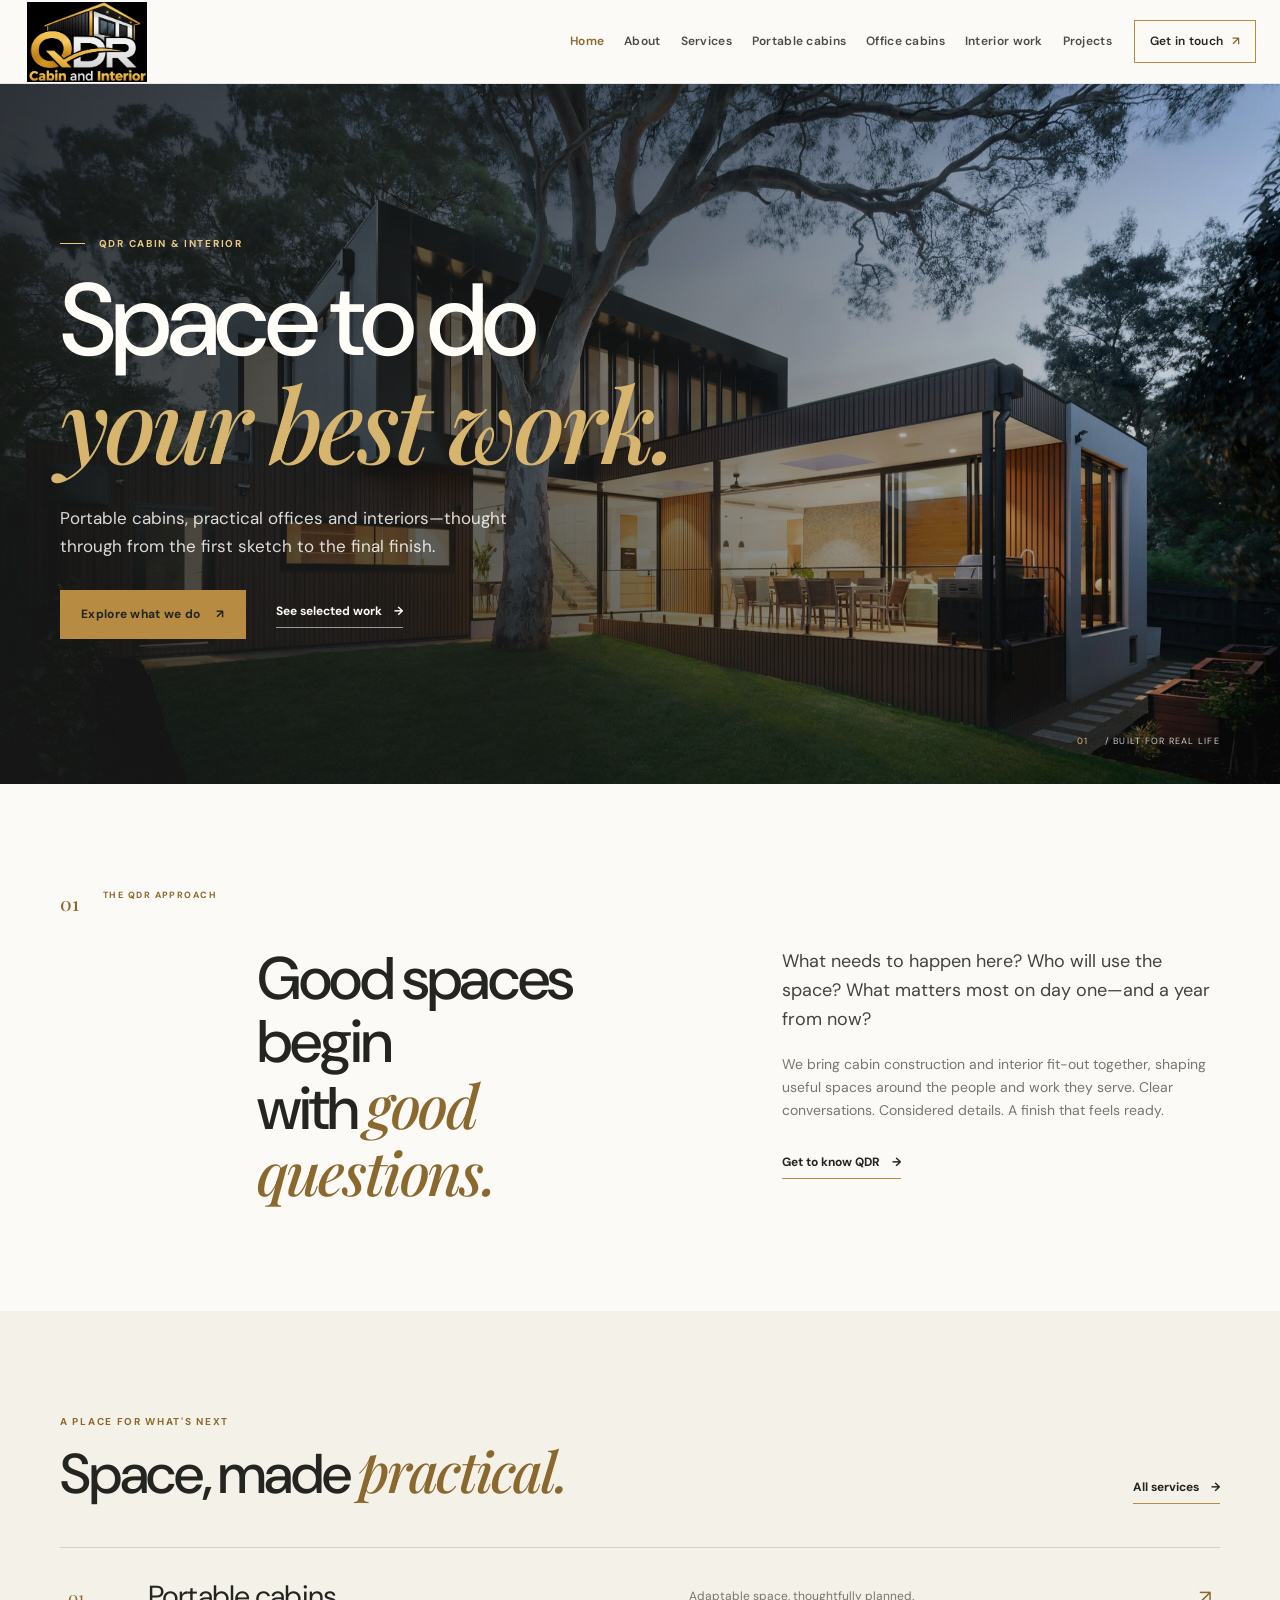
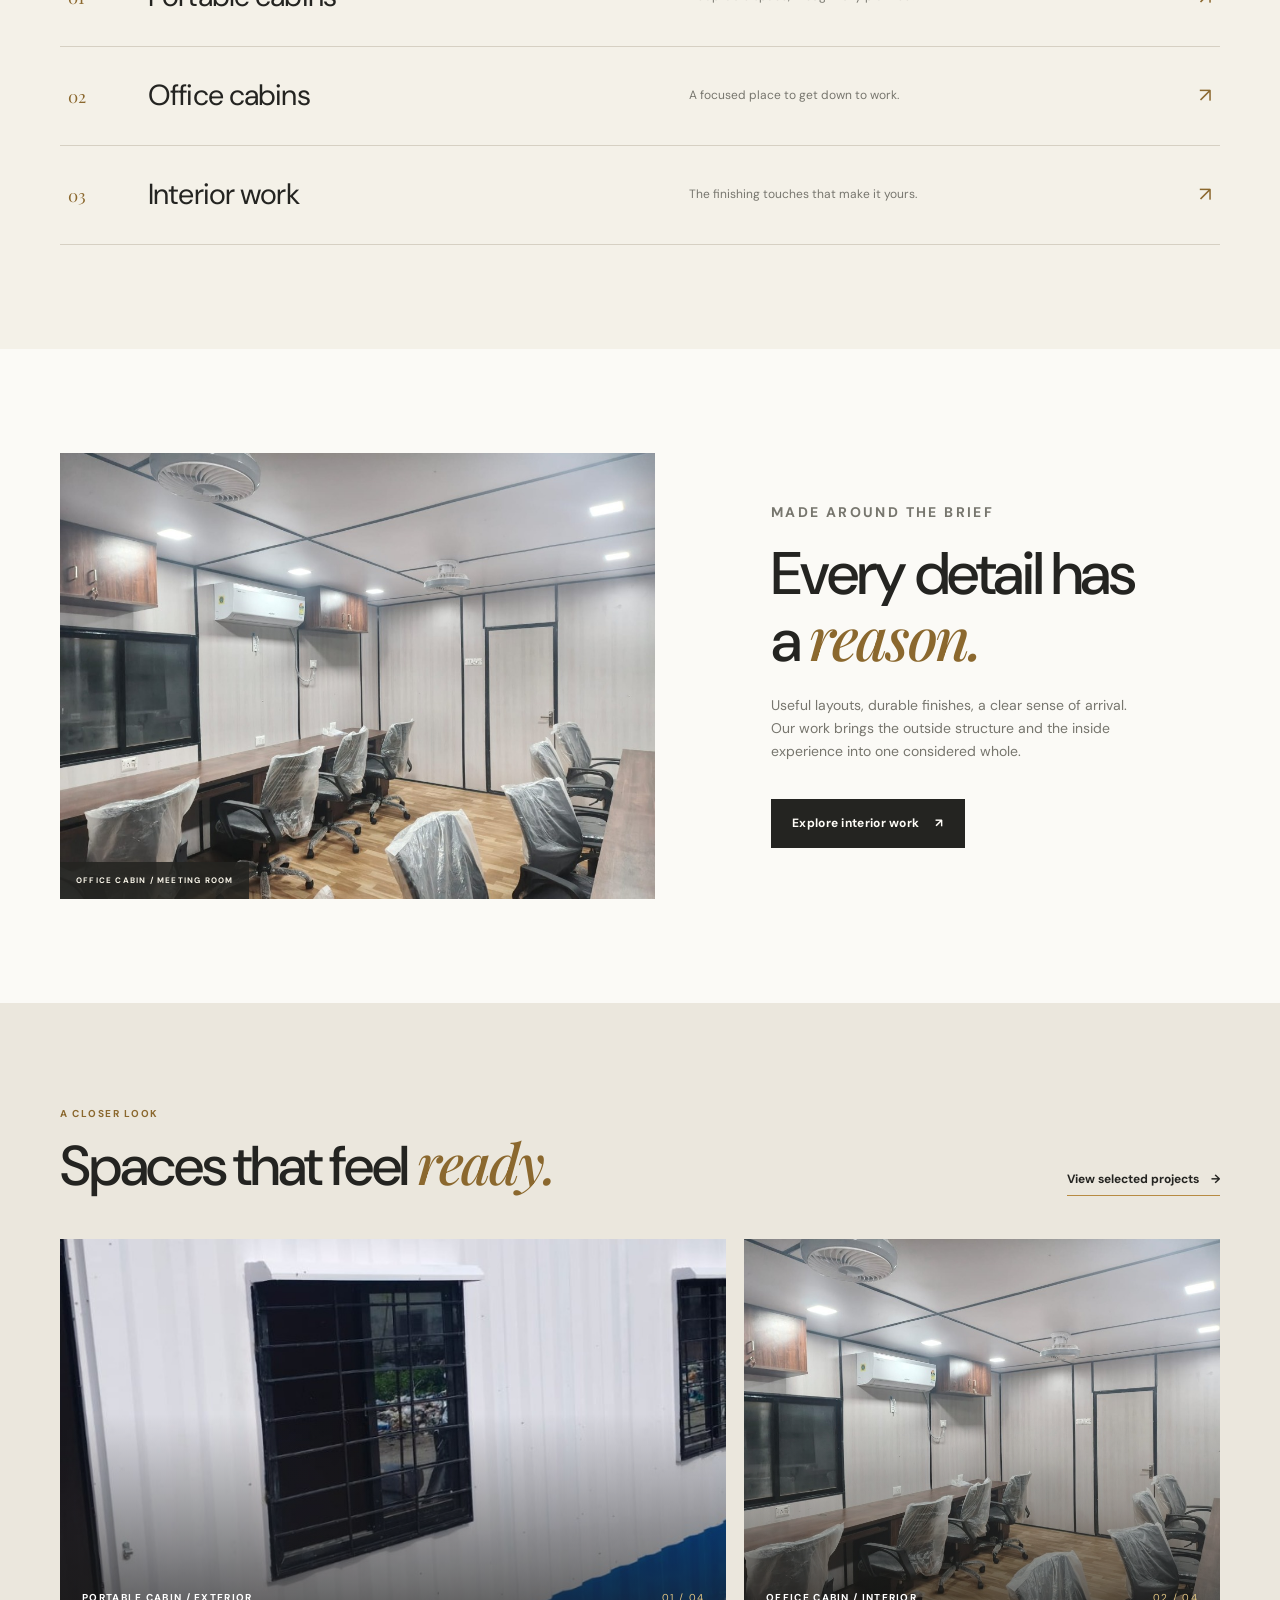
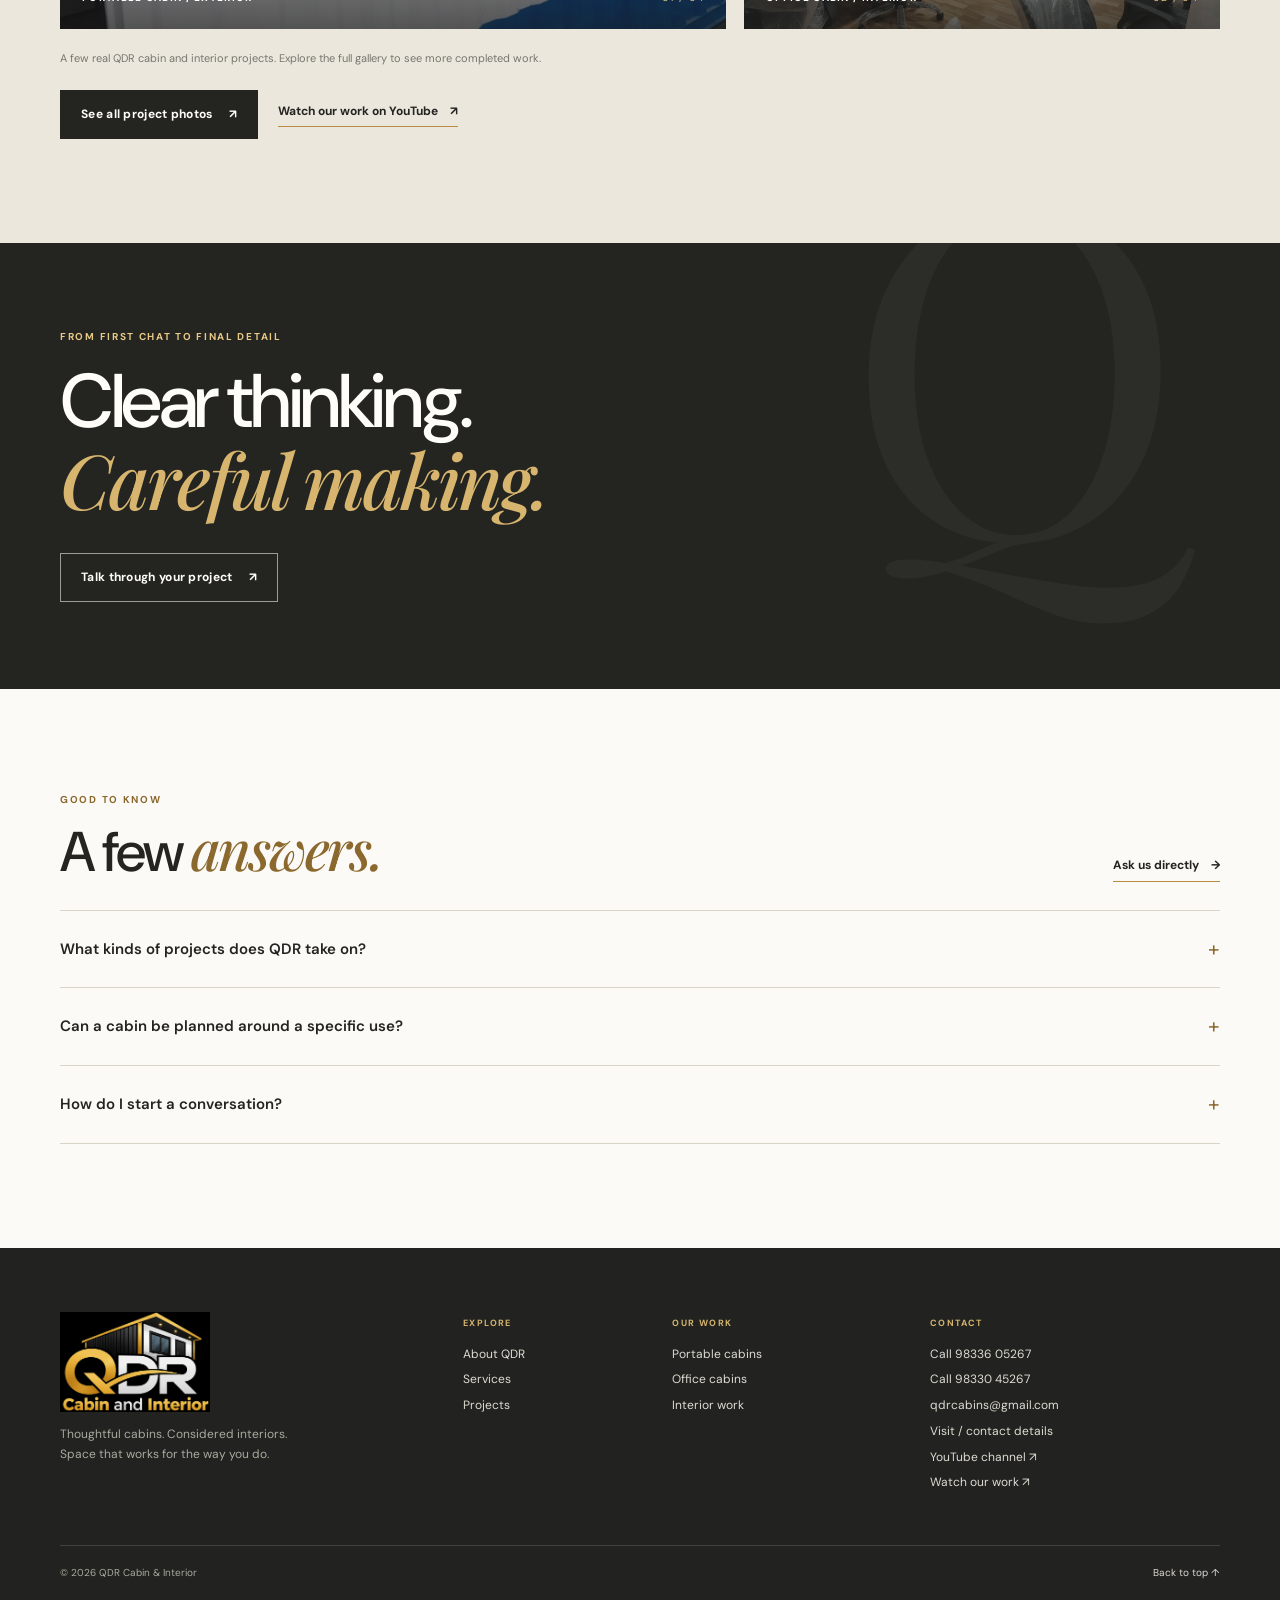
==== commit 4a3a07f4: "Add files via upload" ====
--- a/index.html
+++ b/index.html
@@ -7,7 +7,7 @@
   <title>QDR Cabin &amp; Interior | Spaces built around your work</title>
   <meta name="description"
     content="Portable cabins, considered office spaces and interior fit-outs. Explore QDR Cabin & Interior's practical, carefully finished spaces.">
-  <link rel="icon" href="assets/logo/qdr-logo.png">
+  <link rel="icon" href="assets/logo/qdr-logo-cropped.png">
   <link rel="stylesheet" href="css/style.css">
   <script src="js/script.js" defer></script>
 </head>
@@ -16,7 +16,7 @@
   <a class="skip-link" href="#main">Skip to content</a>
   <header class="site-header">
     <div class="header-inner">
-      <a class="brand" href="index.html" aria-label="QDR Cabin and Interior home"><img src="assets/logo/qdr-logo.png"
+      <a class="brand" href="index.html" aria-label="QDR Cabin and Interior home"><img src="assets/logo/qdr-logo-cropped.png"
           alt="QDR Cabin and Interior"></a>
       <button class="menu-toggle" type="button" aria-expanded="false"
         aria-controls="primary-nav"><span></span><span></span><span></span><span class="sr-only">Open
@@ -148,7 +148,7 @@
           <h3><button class="faq-trigger" aria-expanded="false" aria-controls="faq-home-3" id="faq-home-btn-3">How do I
               start a conversation?<span aria-hidden="true">+</span></button></h3>
           <div class="faq-answer" id="faq-home-3" role="region" aria-labelledby="faq-home-btn-3" hidden>
-            <p>Call 98336 05267, email qdrcabins@gmail.com, or use the contact page to prepare a WhatsApp message. The
+            <p>Call 98336 05267 or 98330 45267, email qdrcabins@gmail.com, or use the contact page to prepare a WhatsApp message. The
               enquiry form does not submit to a server yet.</p>
           </div>
         </article>
@@ -157,7 +157,7 @@
   </main>
   <footer class="site-footer">
     <div class="wrap footer-main">
-      <div class="footer-brand"><a href="index.html"><img src="assets/logo/qdr-logo.png"
+      <div class="footer-brand"><a href="index.html"><img src="assets/logo/qdr-logo-cropped.png"
             alt="QDR Cabin and Interior"></a>
         <p>Thoughtful cabins. Considered interiors.<br>Space that works for the way you do.</p>
       </div>
@@ -170,7 +170,7 @@
           href="office-cabins.html">Office cabins</a><a href="interior-work.html">Interior work</a>
       </div>
       <div class="footer-col footer-contact">
-        <p class="footer-label">CONTACT</p><a href="tel:+919833605267">Call 98336 05267</a><a
+        <p class="footer-label">CONTACT</p><a href="tel:+919833605267">Call 98336 05267</a><a href="tel:+919833045267">Call 98330 45267</a><a
           href="mailto:qdrcabins@gmail.com">qdrcabins@gmail.com</a><a href="contact.html">Visit / contact details</a><a
           href="https://www.youtube.com/@QDRcabinandinteriorin" target="_blank" rel="noopener noreferrer">YouTube
           channel ↗</a><a href="https://youtube.com/shorts/cOKui1bAQ7I?si=RUxoISTJ4za5PQFl" target="_blank"
--- a/css/style.css
+++ b/css/style.css
@@ -120,14 +120,16 @@
 }
 
 .brand {
-    width: 178px;
-    flex: 0 0 auto;
+    width: 126px;
+    height: 80px;
+    flex: 0 0 126px;
     display: block
 }
 
 .brand img {
     width: 100%;
-    height: auto
+    height: 100%;
+    object-fit: contain
 }
 
 .primary-nav {
@@ -686,8 +688,9 @@
 }
 
 .footer-brand img {
-    width: 190px;
-    background: var(--white)
+    width: 150px;
+    height: auto;
+    object-fit: contain
 }
 
 .footer-brand p,
@@ -1454,7 +1457,9 @@
     }
 
     .brand {
-        width: 152px
+        width: 116px;
+        height: 74px;
+        flex-basis: 116px
     }
 
     .header-inner {
@@ -1519,7 +1524,9 @@
     }
 
     .brand {
-        width: 142px
+        width: 110px;
+        height: 68px;
+        flex-basis: 110px
     }
 
     .menu-toggle {
@@ -1756,7 +1763,8 @@
     }
 
     .footer-brand img {
-        width: 165px
+        width: 140px;
+        height: auto
     }
 
     .footer-bottom {
